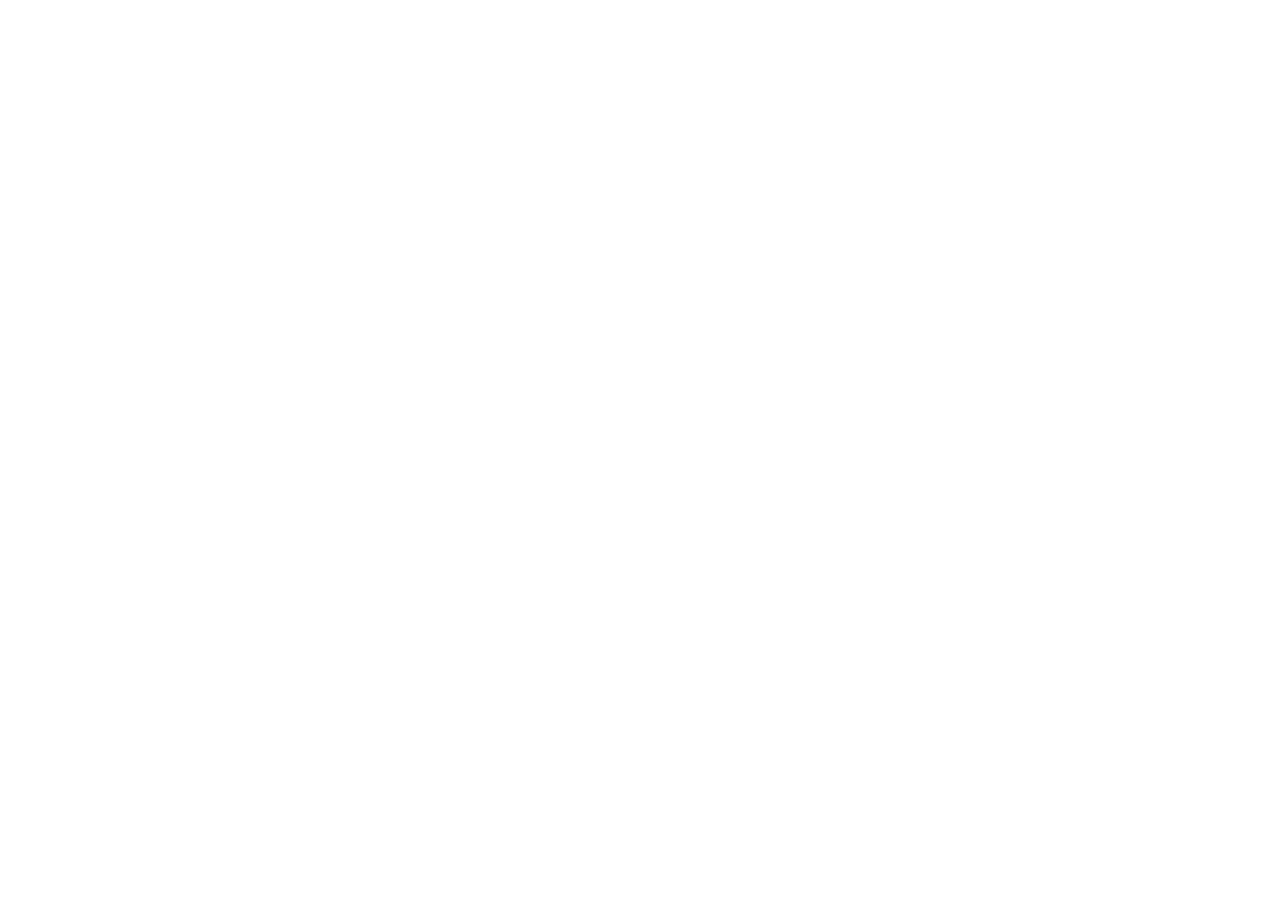
==== index.html @ 92d570fc "Create index.html" ====
<!DOCTYPE html>
<html lang="en">
<head>
    <meta charset="UTF-8">
    <meta name="viewport" content="width=device-width, initial-scale=1.0">
    <title>Document</title>
</head>
<body>
    
</body>
</html>
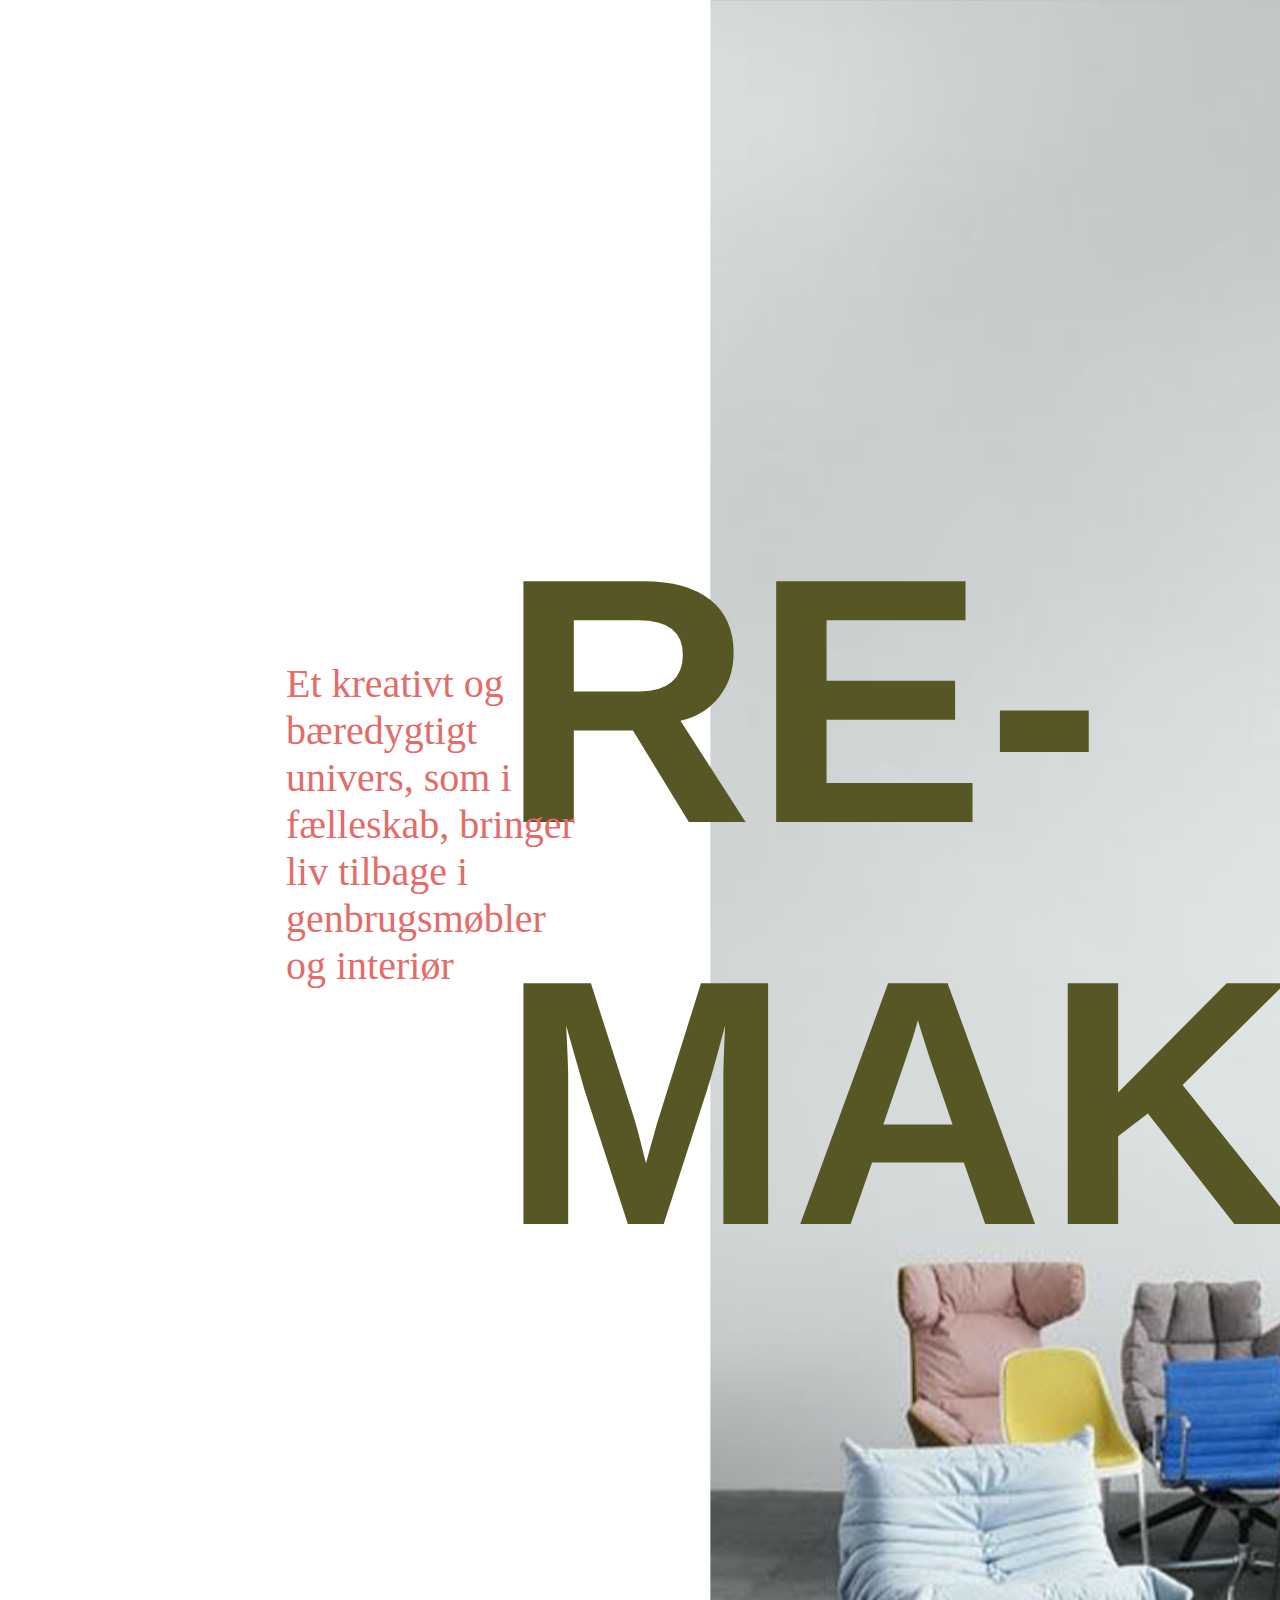
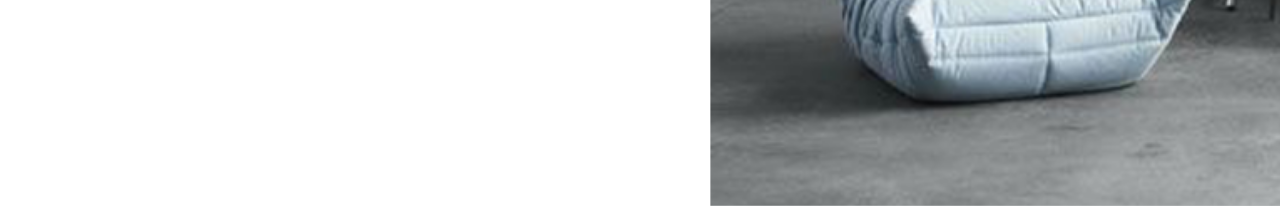
==== commit 9e84a9f4: "first commit" ====
--- a/index.html
+++ b/index.html
@@ -1,11 +1,50 @@
 <!DOCTYPE html>
-<html lang="en">
+<html lang="da">
 <head>
     <meta charset="UTF-8">
     <meta name="viewport" content="width=device-width, initial-scale=1.0">
-    <title>Document</title>
+    <meta name="keywords" content="seo,cheat,sheet">
+    <title>Online magazine</title>
+    <link rel="stylesheet" href="css/style.css">
 </head>
+
 <body>
+   
+  <section class="left">
+
+    <h1>RE-MAKE</h1>
+
+    <div class="container">
+      <div class="tekst-kasse">
+          <p>
+            Et kreativt og bæredygtigt univers, som i fælleskab, bringer liv tilbage i genbrugsmøbler og interiør 
+          </p>
+
+
+      </div>
+
+  </div>
+   
+  </section>
+
+  <section class="right">
+
+    <nav>
+        <ul>
+            <li id="menu1"><a href="side1.html">KONCEPT</a></li>
+            <li id="menu2"><a href="side2.html">WORKSHOPS</a></li>
+            <li id="menu3"><a href="side3.html">BILLEDEGALLERI</a></li>
+        
+        </ul>
+    </nav>
+
+  </section>
+   
+
+        
+
+   
     
 </body>
+
 </html>--- a/css/style.css
+++ b/css/style.css
@@ -0,0 +1,101 @@
+*{
+margin: 0;
+padding: 0;
+box-sizing: border-box;
+z-index: 5;
+}
+
+body {
+
+    background-image: url(../img/forsidekopi.png);
+    background-size: cover;
+    background-position: center;
+    display: flex;
+    flex-direction: row;
+}
+
+.left{
+    display: flex;
+    flex-direction: column;
+   
+}
+
+.right {
+
+
+}
+
+
+h1{
+    font-family: Impact, Haettenschweiler, 'Arial Narrow Bold', sans-serif;
+    font-size: 350px;
+    margin-bottom: 0.1rem;
+    padding: 500px;
+    color: #575726;
+} 
+
+
+  .tekst-kasse {
+    color: #e36c68;
+    font-family: bodoni;
+    font-size: 40px;
+    padding: 30px; /* Legger til innvendig polstring */
+    width: 350px; /* Angir bredden på kassen */
+   position: absolute;
+   top:70%;
+   left: 20%;
+  }
+    
+    
+
+/*Styling af mine menuer*/
+a  {
+    color: #e36c68;
+}
+
+#menu1 {
+
+    font-family: Impact, Haettenschweiler, 'Arial Narrow Bold', sans-serif;
+    font-size: 100px;
+    color: #e36c68;
+    text-decoration: none;
+    display: flex;
+    justify-content: right;
+    align-items: center;
+    height: 500px;
+    
+}
+#menu2 {
+    font-family: Impact, Haettenschweiler, 'Arial Narrow Bold', sans-serif;
+    font-size: 100px;
+    color:#575726;
+    text-decoration: none;
+    display: flex;
+    justify-content: right;
+    align-items: center;
+    height: 300px;
+}
+
+#menu3 {
+    font-family: Impact, Haettenschweiler, 'Arial Narrow Bold', sans-serif;
+    font-size: 100px;
+    color:#e6a03e;
+    text-decoration: none;
+    display: flex;
+    justify-content: right;
+    align-items:center;
+    height: 300px;
+    position: absolute;
+    margin: 50px;
+}
+
+
+    img {
+
+        position: absolute;
+        width: 50%;
+        top: 0;
+        right: 0;
+        z-index: 1;
+
+    }   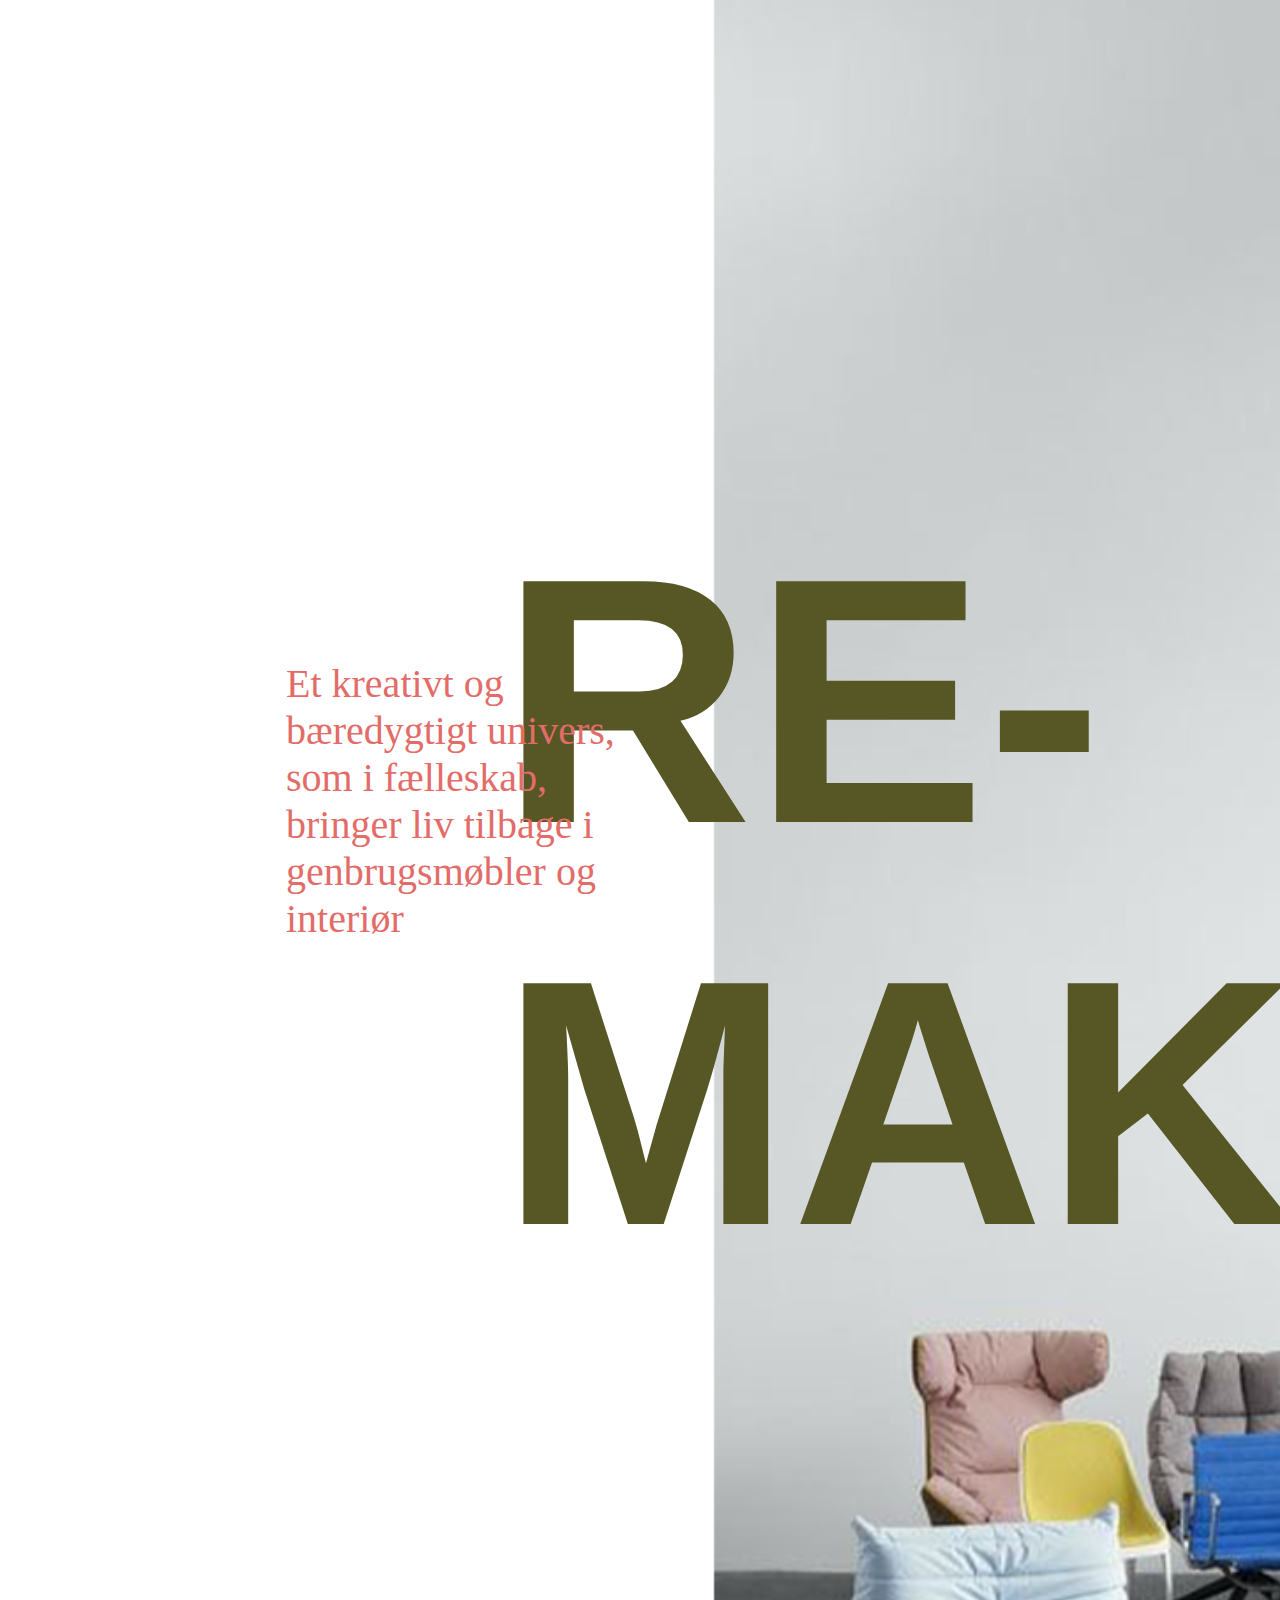
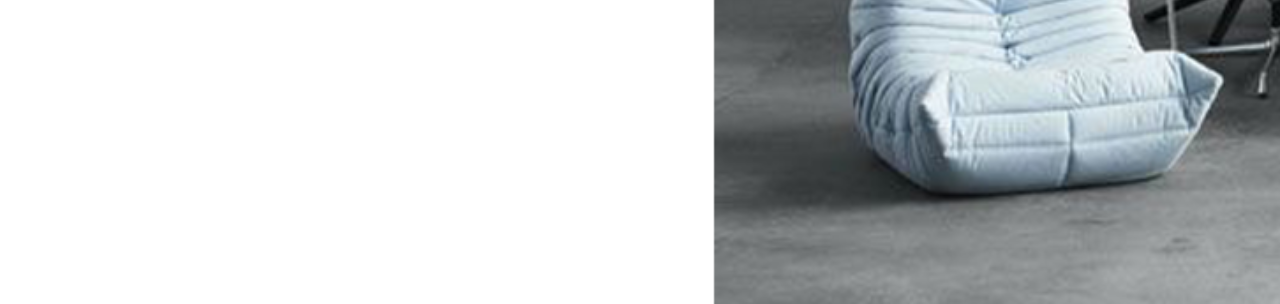
==== commit 5bc99a38: "update" ====
--- a/index.html
+++ b/index.html
@@ -41,10 +41,6 @@
   </section>
    
 
-        
-
-   
-    
 </body>
 
 </html>--- a/css/style.css
+++ b/css/style.css
@@ -1,7 +1,6 @@
-*{
+* {
 margin: 0;
 padding: 0;
-box-sizing: border-box;
 z-index: 5;
 }
 
@@ -20,16 +19,12 @@
    
 }
 
-.right {
-
-
-}
 
 
 h1{
     font-family: Impact, Haettenschweiler, 'Arial Narrow Bold', sans-serif;
     font-size: 350px;
-    margin-bottom: 0.1rem;
+    margin-bottom: 100px;
     padding: 500px;
     color: #575726;
 } 
@@ -71,7 +66,7 @@
     color:#575726;
     text-decoration: none;
     display: flex;
-    justify-content: right;
+   
     align-items: center;
     height: 300px;
 }
@@ -82,20 +77,9 @@
     color:#e6a03e;
     text-decoration: none;
     display: flex;
-    justify-content: right;
+  
     align-items:center;
     height: 300px;
     position: absolute;
     margin: 50px;
 }
-
-
-    img {
-
-        position: absolute;
-        width: 50%;
-        top: 0;
-        right: 0;
-        z-index: 1;
-
-    }   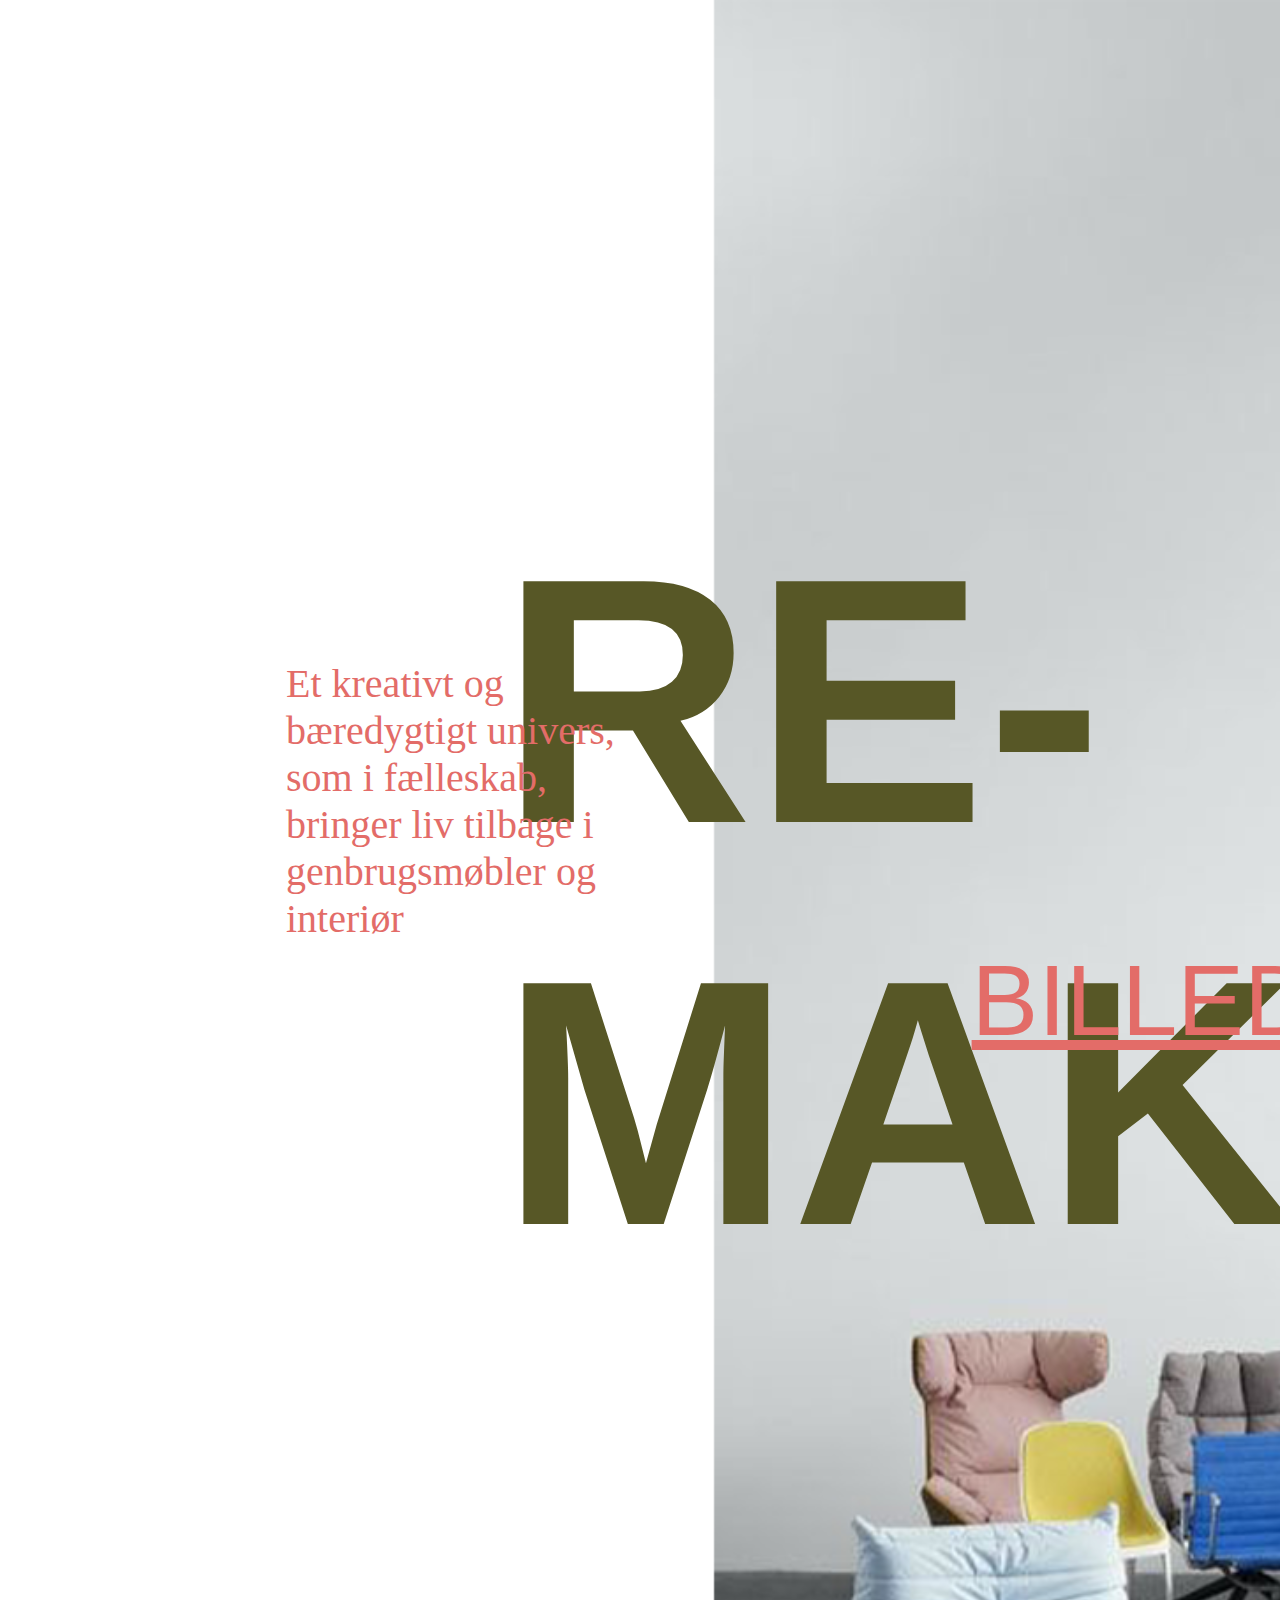
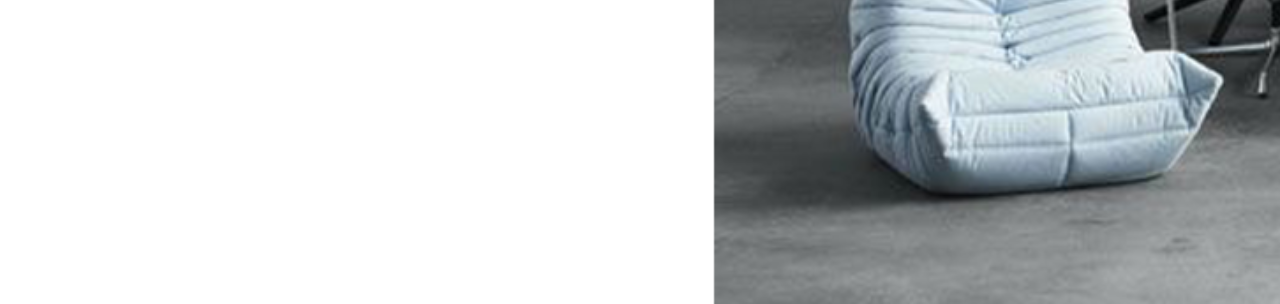
==== commit 4d1819ca: "update" ====
--- a/index.html
+++ b/index.html
@@ -31,7 +31,7 @@
 
     <nav>
         <ul>
-            <li id="menu1"><a href="side1.html">KONCEPT</a></li>
+            <li id="menu1"><a href="side1.html">VORES KONCEPT</a></li>
             <li id="menu2"><a href="side2.html">WORKSHOPS</a></li>
             <li id="menu3"><a href="side3.html">BILLEDEGALLERI</a></li>
         
--- a/css/style.css
+++ b/css/style.css
@@ -55,20 +55,20 @@
     color: #e36c68;
     text-decoration: none;
     display: flex;
-    justify-content: right;
     align-items: center;
     height: 500px;
     
 }
+
 #menu2 {
     font-family: Impact, Haettenschweiler, 'Arial Narrow Bold', sans-serif;
     font-size: 100px;
     color:#575726;
     text-decoration: none;
     display: flex;
-   
     align-items: center;
     height: 300px;
+    left: 60%;
 }
 
 #menu3 {
@@ -77,9 +77,9 @@
     color:#e6a03e;
     text-decoration: none;
     display: flex;
-  
     align-items:center;
     height: 300px;
     position: absolute;
     margin: 50px;
+    left: 72%;
 }
